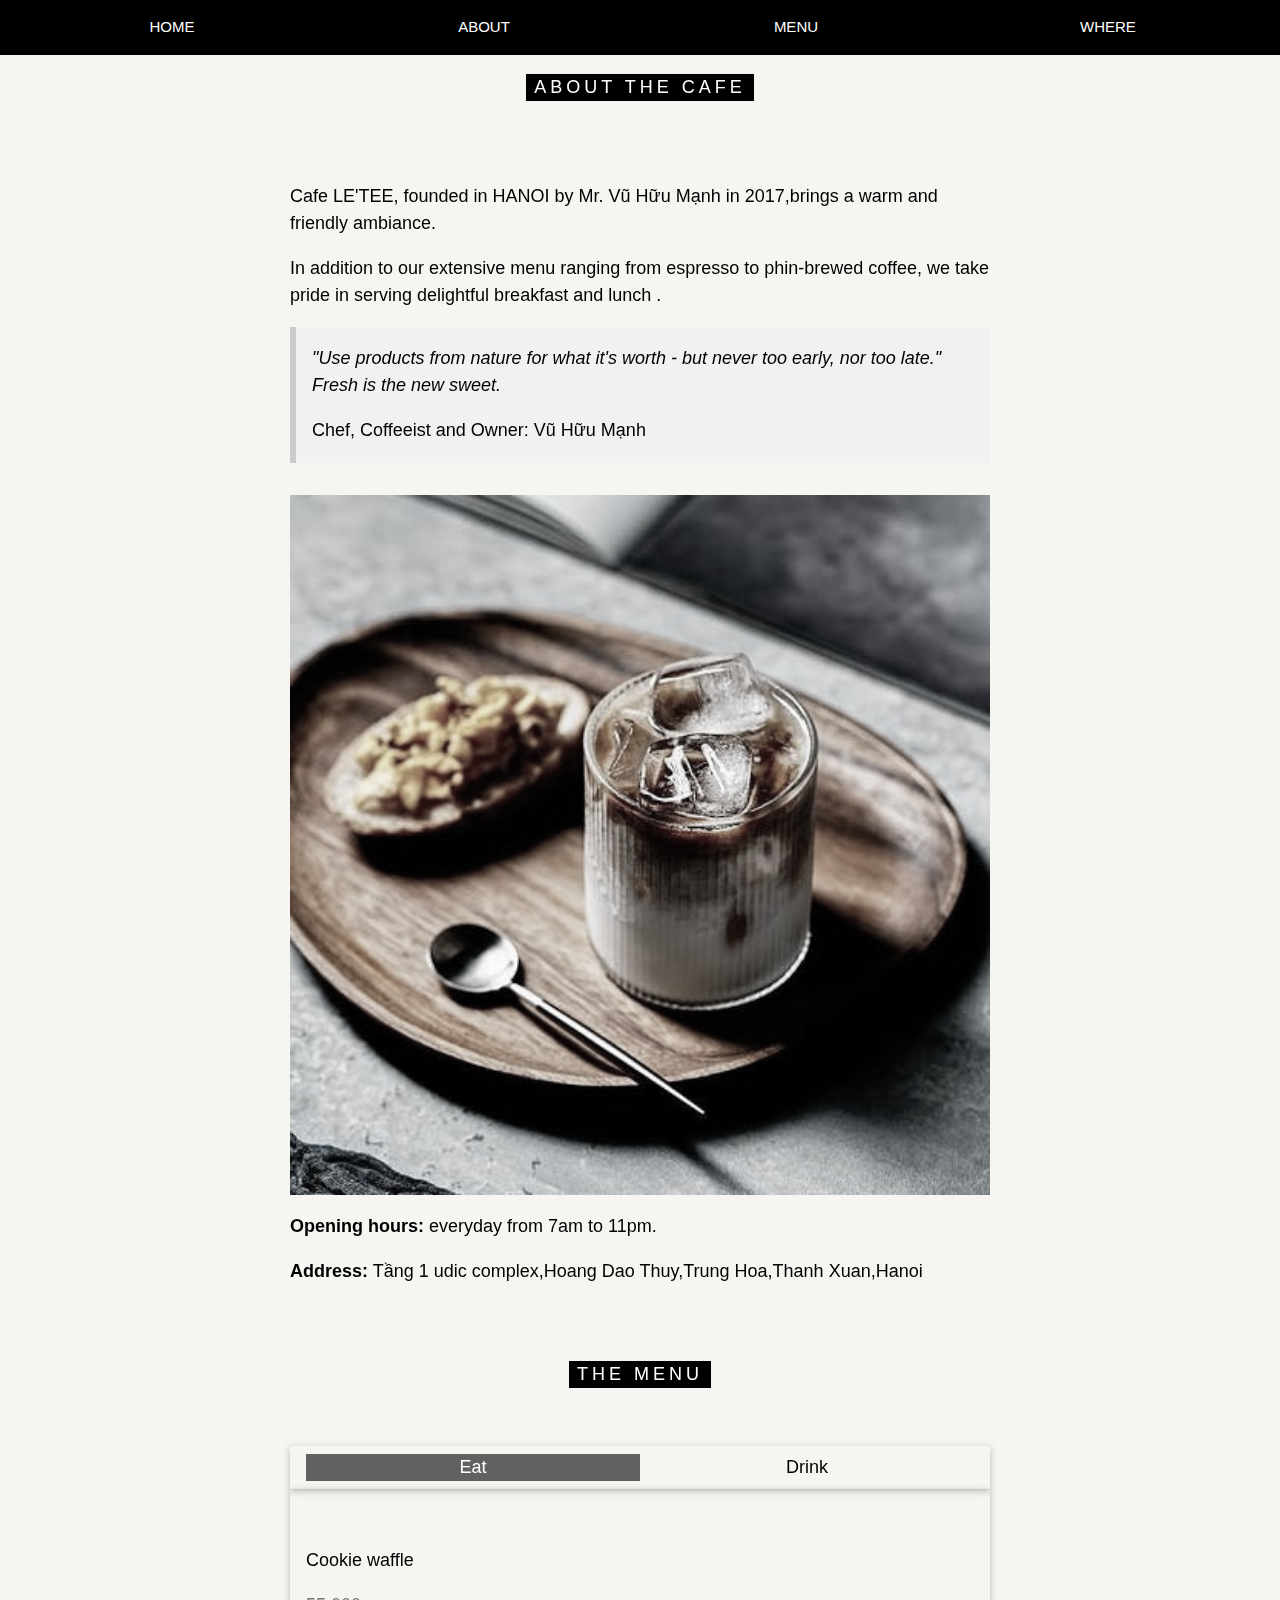
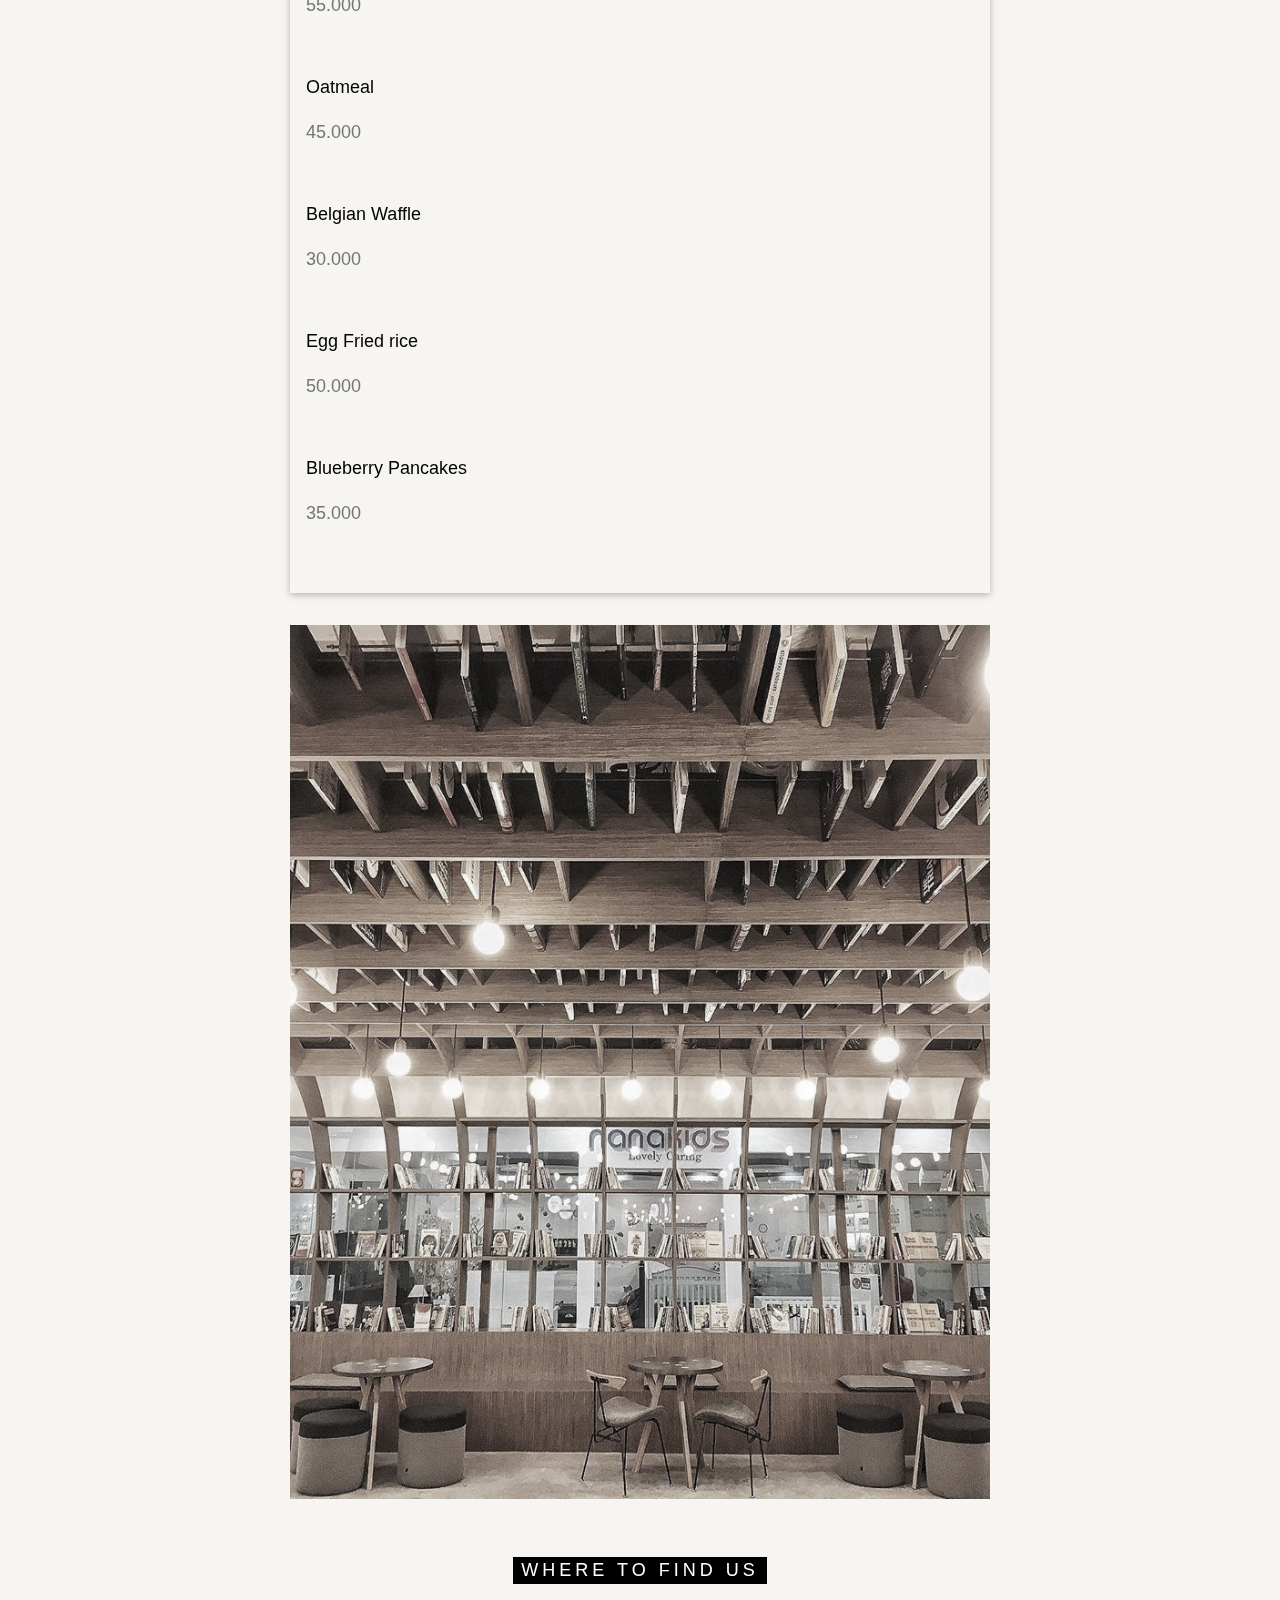
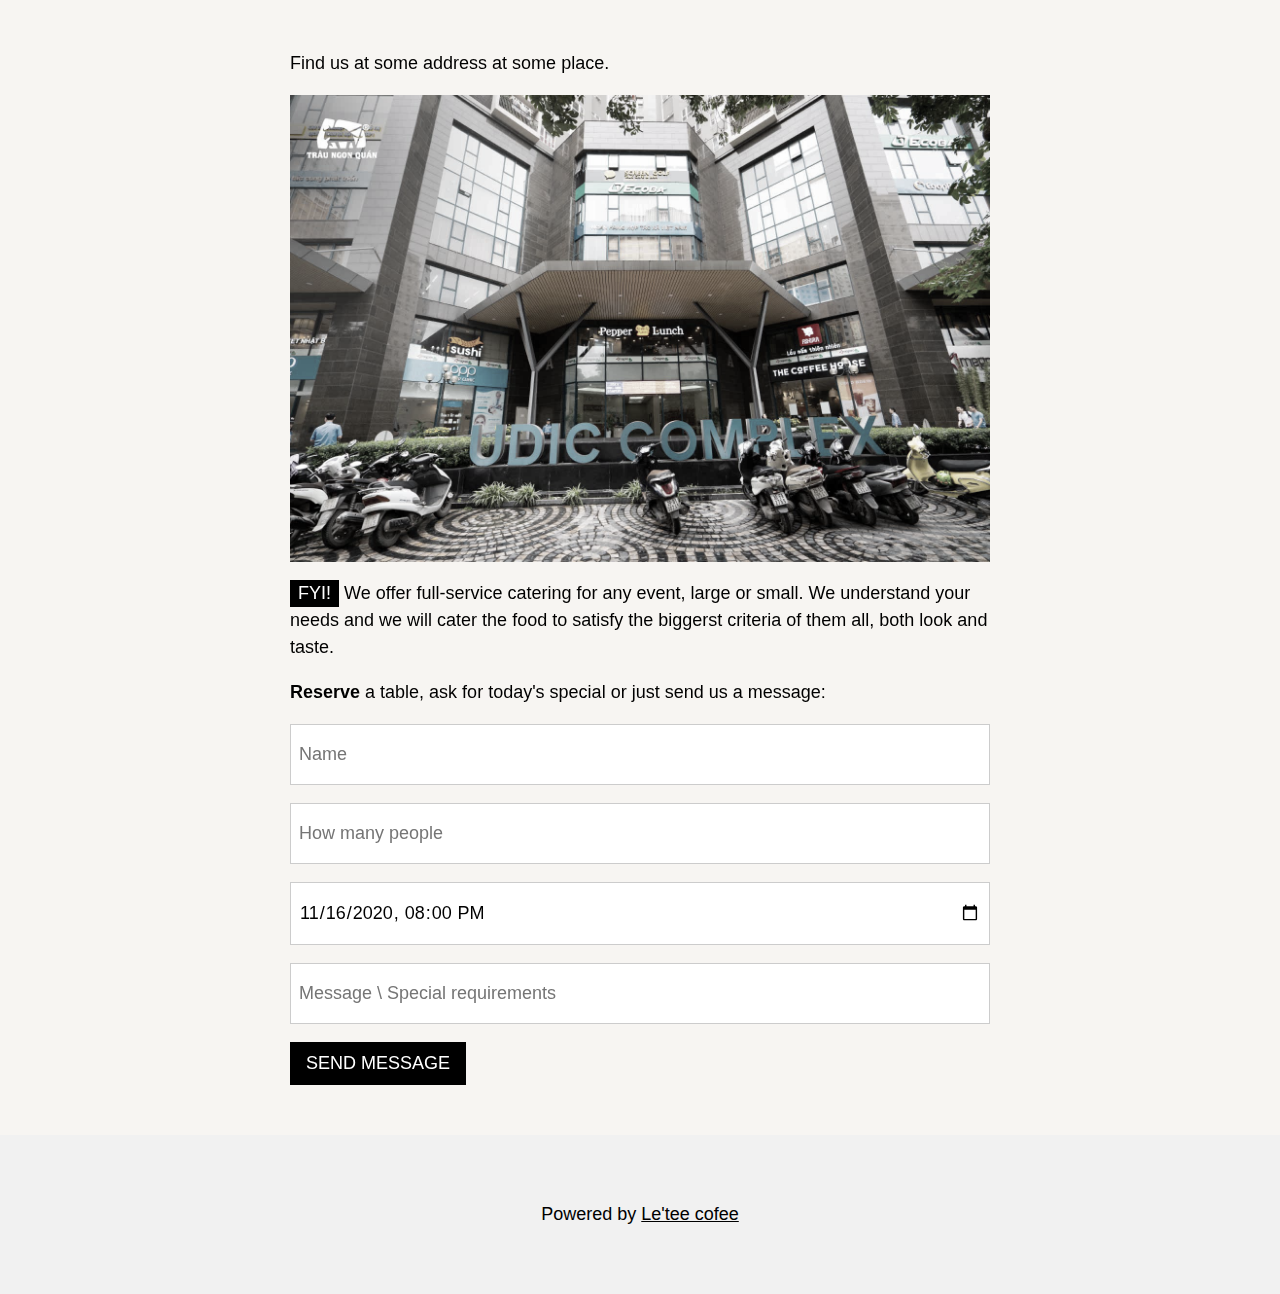
==== lab6/index.html @ 29690aa0 "capnhap11" ====
<!DOCTYPE html>
<html>
<head>
<title>LE'TEE COFFEE</title>
<meta charset="UTF-8">
<meta name="viewport" content="width=device-width, initial-scale=1">
<link rel="stylesheet" href="https://www.w3schools.com/w3css/4/w3.css">
<link rel="stylesheet" href="https://fonts.googleapis.com/css?family=Inconsolata">
<link rel="stylesheet" href="/css/styles.css"
</head>
<body>

<!-- Links (sit on top) -->
<div class="w3-top">
  <div class="w3-row w3-padding w3-black">
    <div class="w3-col s3">
      <a href="#" class="w3-button w3-block w3-black">HOME</a>
    </div>
    <div class="w3-col s3">
      <a href="#about" class="w3-button w3-block w3-black">ABOUT</a>
    </div>
    <div class="w3-col s3">
      <a href="#menu" class="w3-button w3-block w3-black">MENU</a>
    </div>
    <div class="w3-col s3">
      <a href="#where" class="w3-button w3-block w3-black">WHERE</a>
    </div>
  </div>
</div>

<!-- Header with image -->
<header class="bgimg w3-display-container w3-grayscale-min" id="home">
  <div class="w3-display-bottomleft w3-center w3-padding-large w3-hide-small">
    <span class="w3-tag">Open from 7am to 11pm</span>
  </div>
  <div class="w3-display-middle w3-center">
    <span class="w3-text-white" style="font-size:90px">LE'TEE<br>COFFEE</span>
  </div>
  <div class="w3-display-bottomright w3-center w3-padding-large">
    <span class="w3-text-white">Tầng 1 Udic Complex,Hoàng Đạo Thúy</span>
  </div>
</header>

<!-- Add a background color and large text to the whole page -->
<div class="w3-sand w3-grayscale w3-large">

<!-- About Container -->
<div class="w3-container" id="about">
  <div class="w3-content" style="max-width:700px">
    <h5 class="w3-center w3-padding-64"><span class="w3-tag w3-wide">ABOUT THE CAFE</span></h5>
    <p>Cafe LE'TEE, founded in HANOI by Mr. Vũ Hữu Mạnh in 2017,brings a warm and friendly ambiance.</p>
    <p>In addition to our extensive menu ranging from espresso to phin-brewed coffee, we take pride in serving delightful breakfast and lunch .</p>
    <div class="w3-panel w3-leftbar w3-light-grey">
      <p><i>"Use products from nature for what it's worth - but never too early, nor too late." Fresh is the new sweet.</i></p>
      <p>Chef, Coffeeist and Owner: Vũ Hữu Mạnh</p>
    </div>
    <img src="/images/Anhcafe.2.jpg" style="width:100%;max-width:1000px" class="w3-margin-top">
    <p><strong>Opening hours:</strong> everyday from 7am to 11pm.</p>
    <p><strong>Address:</strong> Tầng 1 udic complex,Hoang Dao Thuy,Trung Hoa,Thanh Xuan,Hanoi</p>
  </div>
</div>

<!-- Menu Container -->
<div class="w3-container" id="menu">
  <div class="w3-content" style="max-width:700px">
 
    <h5 class="w3-center w3-padding-48"><span class="w3-tag w3-wide">THE MENU</span></h5>
  
    <div class="w3-row w3-center w3-card w3-padding">
      <a href="javascript:void(0)" onclick="openMenu(event, 'Eat');" id="myLink">
        <div class="w3-col s6 tablink">Eat</div>
      </a>
      <a href="javascript:void(0)" onclick="openMenu(event, 'Drinks');">
        <div class="w3-col s6 tablink">Drink</div>
      </a>
    </div>

    <div id="Eat" class="w3-container menu w3-padding-48 w3-card">
      <h5>Cookie waffle</h5>
      <p class="w3-text-grey"> 55.000</p><br>
    
      <h5>Oatmeal</h5>
      <p class="w3-text-grey"> 45.000</p><br>
    
      <h5>Belgian Waffle</h5>
      <p class="w3-text-grey"> 30.000</p><br>
    
      <h5>Egg Fried rice</h5>
      <p class="w3-text-grey"> 50.000</p><br>
    
      <h5>Blueberry Pancakes</h5>
      <p class="w3-text-grey"> 35.000</p>
    </div>

    <div id="Drinks" class="w3-container menu w3-padding-48 w3-card">
      <h5>Brown Coffee</h5>
      <p class="w3-text-grey"> 35.000</p><br>
    
      <h5>Chocolover</h5>
      <p class="w3-text-grey"> 50.000</p><br>
    
      <h5>Cappuccino</h5>
      <p class="w3-text-grey"> 50.000</p><br>
    
      <h5>Latte</h5>
      <p class="w3-text-grey"> 55.000</p><br>
    
      <h5>Espresso</h5>
      <p class="w3-text-grey">45.000</p>
    </div>  
    <img src="/images/Anhcafe.4.jpg" style="width:100%;max-width:1000px;margin-top:32px;">
  </div>
</div>

<!-- Contact/Area Container -->
<div class="w3-container" id="where" style="padding-bottom:32px;">
  <div class="w3-content" style="max-width:700px">
    <h5 class="w3-center w3-padding-48"><span class="w3-tag w3-wide">WHERE TO FIND US</span></h5>
    <p>Find us at some address at some place.</p>
    <img src="/images/Anhcafe.5.jpg" class="w3-image" style="width:100%">
    <p><span class="w3-tag">FYI!</span> We offer full-service catering for any event, large or small. We understand your needs and we will cater the food to satisfy the biggerst criteria of them all, both look and taste.</p>
    <p><strong>Reserve</strong> a table, ask for today's special or just send us a message:</p>
    <form action="/action_page.php" target="_blank">
      <p><input class="w3-input w3-padding-16 w3-border" type="text" placeholder="Name" required name="Name"></p>
      <p><input class="w3-input w3-padding-16 w3-border" type="number" placeholder="How many people" required name="People"></p>
      <p><input class="w3-input w3-padding-16 w3-border" type="datetime-local" placeholder="Date and time" required name="date" value="2020-11-16T20:00"></p>
      <p><input class="w3-input w3-padding-16 w3-border" type="text" placeholder="Message \ Special requirements" required name="Message"></p>
      <p><button class="w3-button w3-black" type="submit">SEND MESSAGE</button></p>
    </form>
  </div>
</div>

<!-- End page content -->
</div>

<!-- Footer -->
<footer class="w3-center w3-light-grey w3-padding-48 w3-large">
  <p>Powered by <a href="https://www.w3schools.com/w3css/default.asp" title="W3.CSS" target="_blank" class="w3-hover-text-green">Le'tee cofee</a></p>
</footer>

<script>
// Tabbed Menu
function openMenu(evt, menuName) {
  var i, x, tablinks;
  x = document.getElementsByClassName("menu");
  for (i = 0; i < x.length; i++) {
    x[i].style.display = "none";
  }
  tablinks = document.getElementsByClassName("tablink");
  for (i = 0; i < x.length; i++) {
    tablinks[i].className = tablinks[i].className.replace(" w3-dark-grey", "");
  }
  document.getElementById(menuName).style.display = "block";
  evt.currentTarget.firstElementChild.className += " w3-dark-grey";
}
document.getElementById("myLink").click();
</script>

</body>
</html>
---- css/styles.css ----
html,body,h1,h2,h3,h4,h5,h6 {font-family: "Roboto", sans-serif}
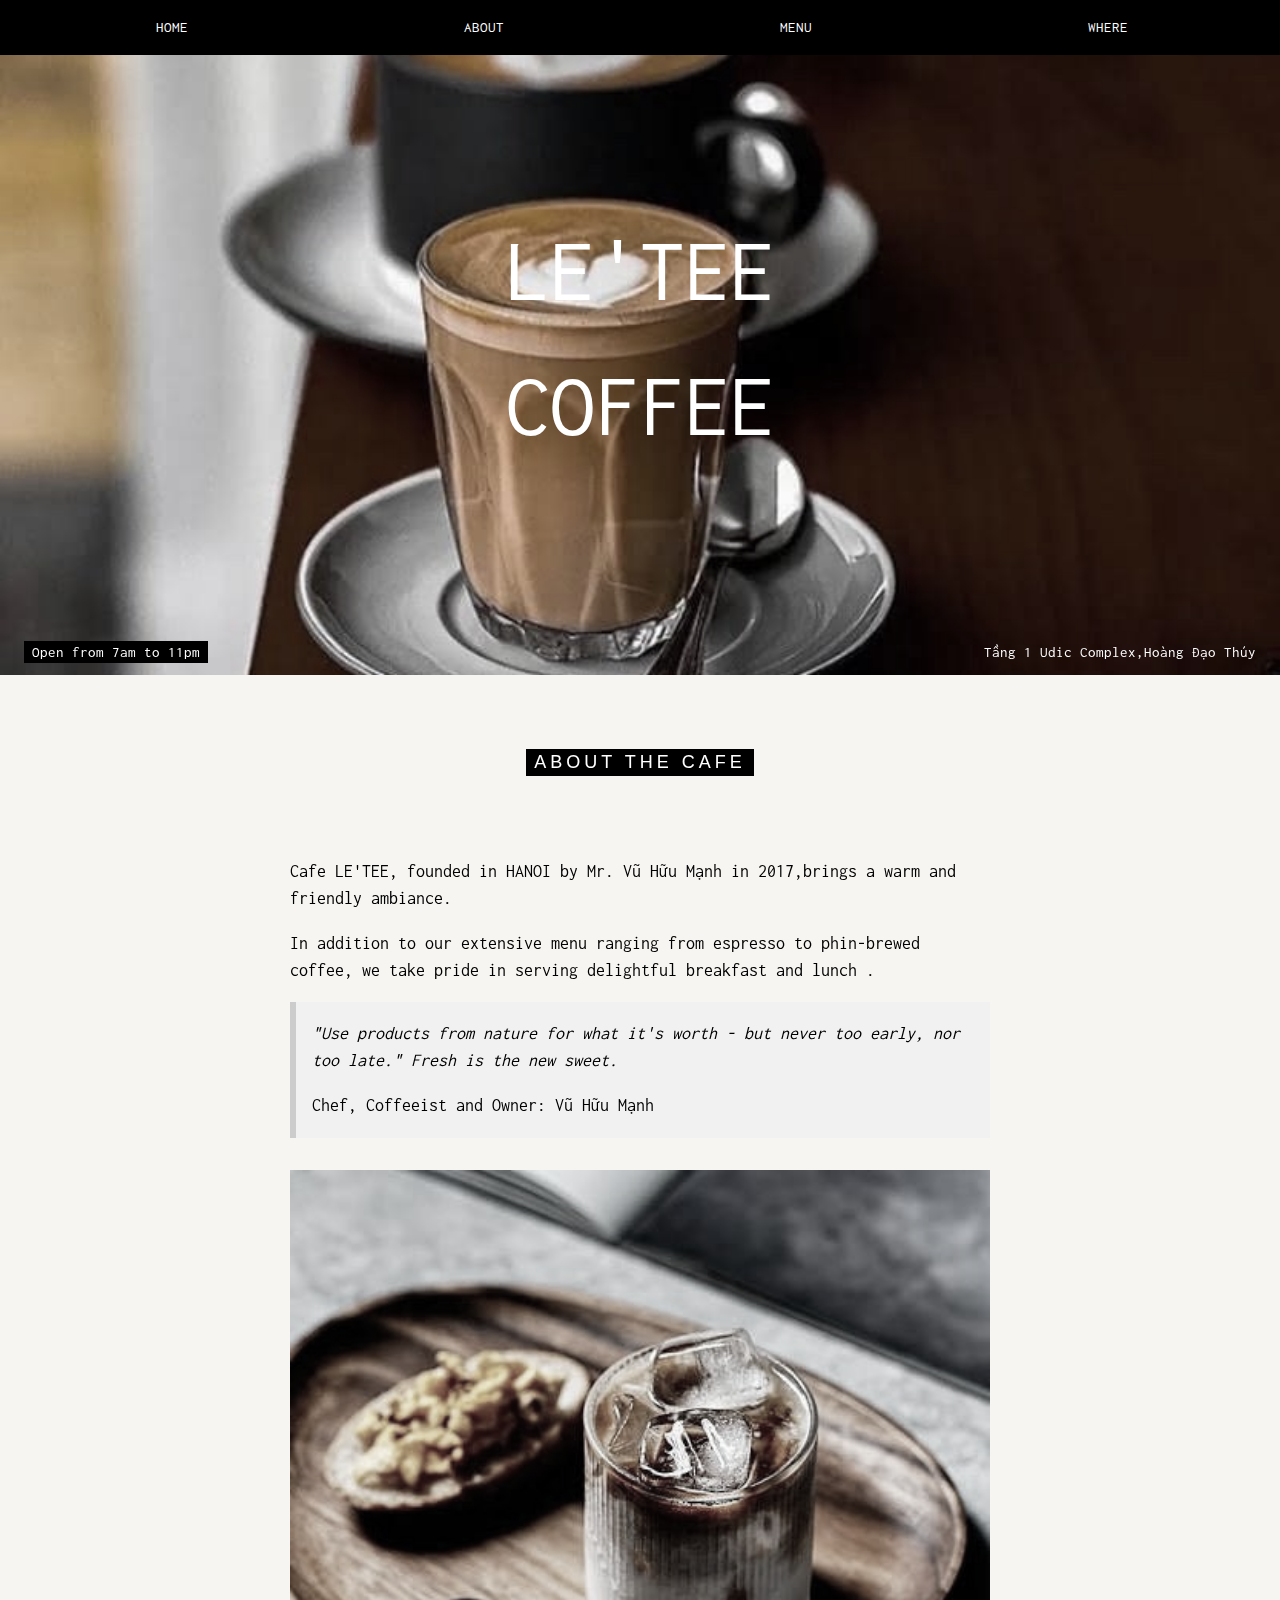
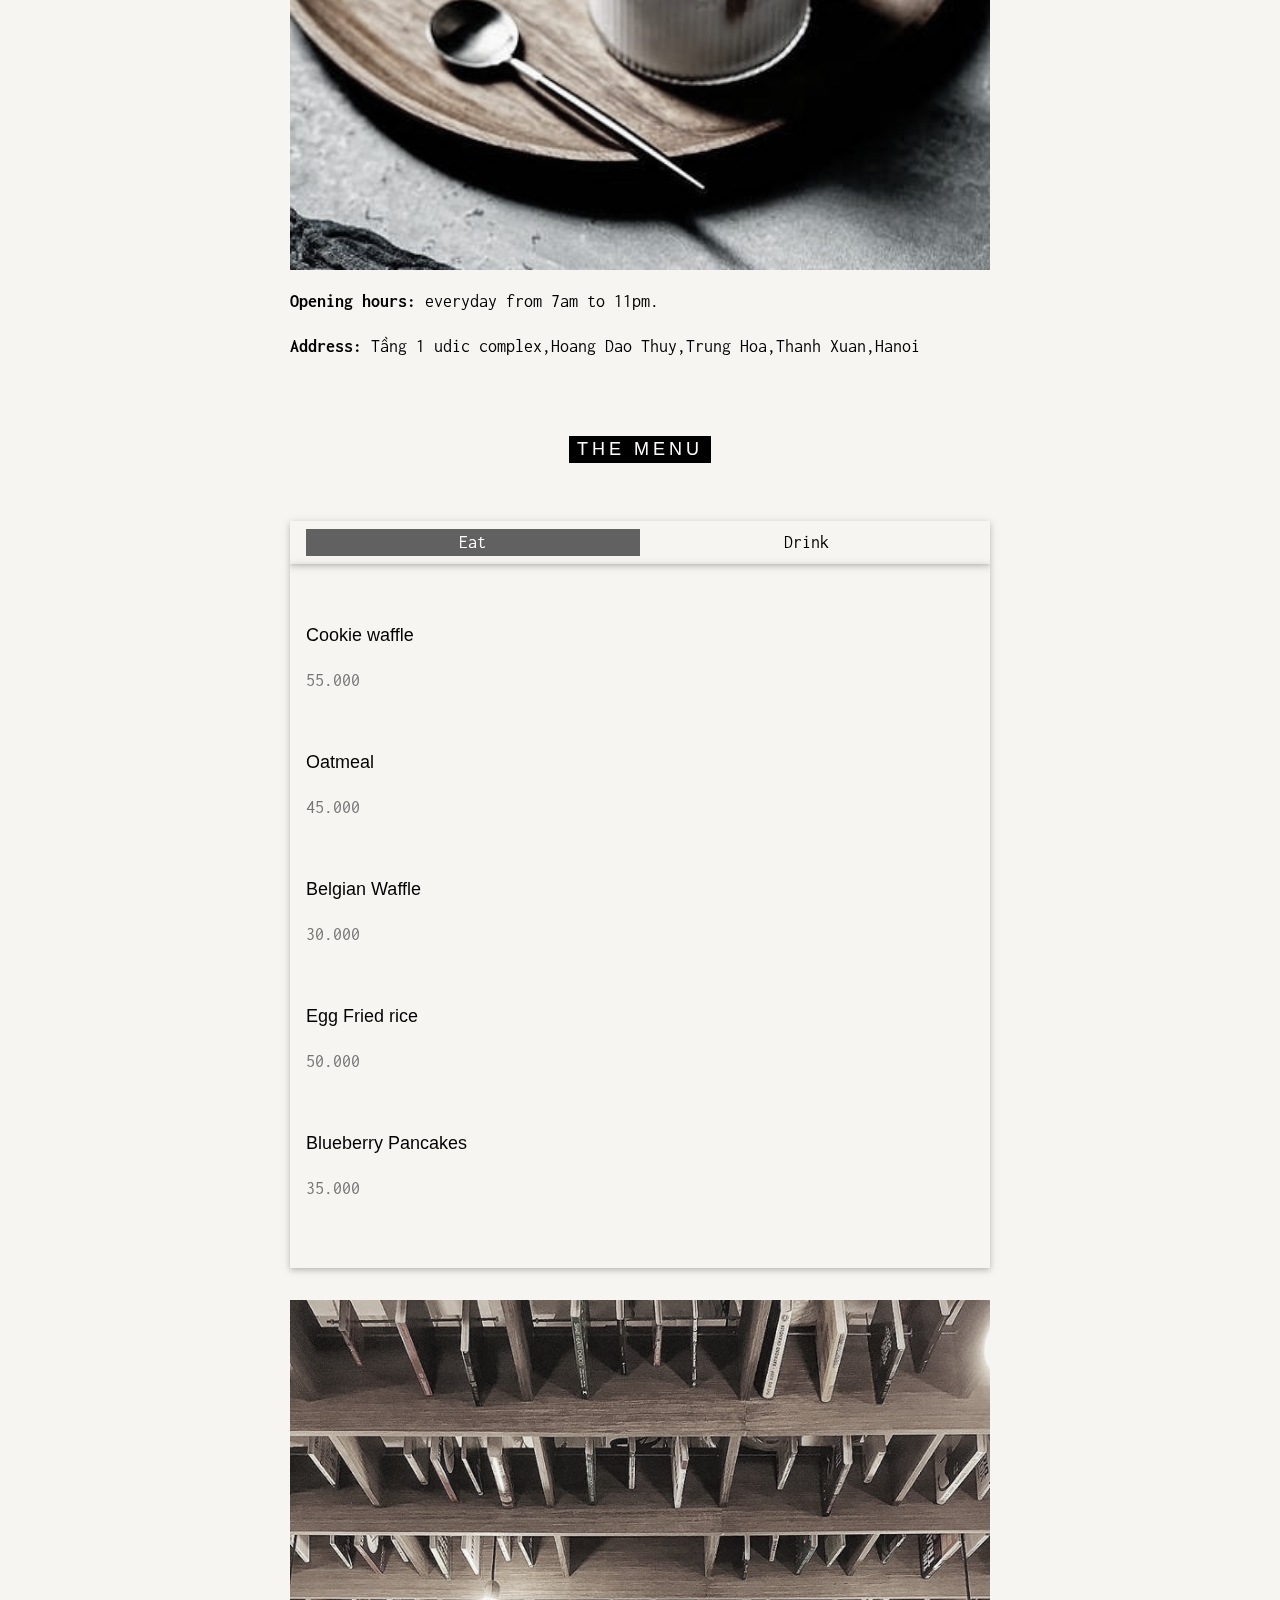
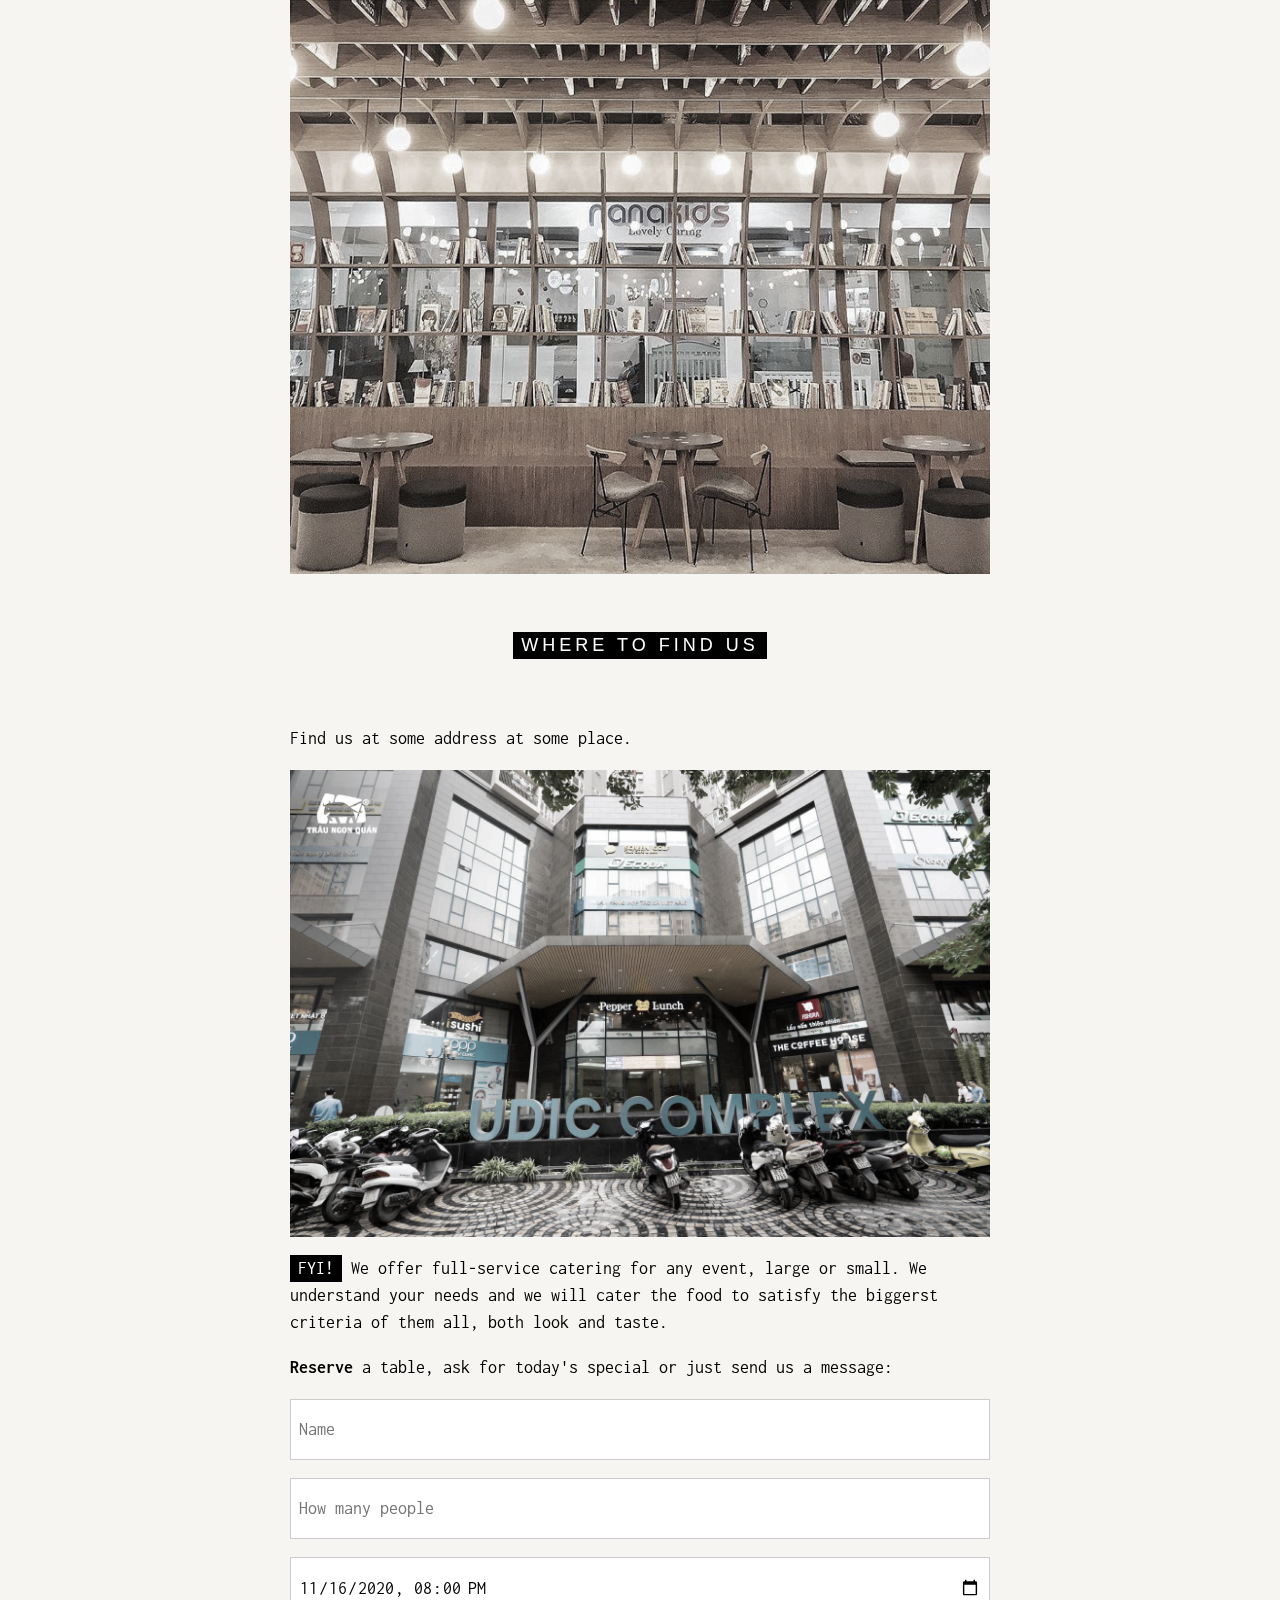
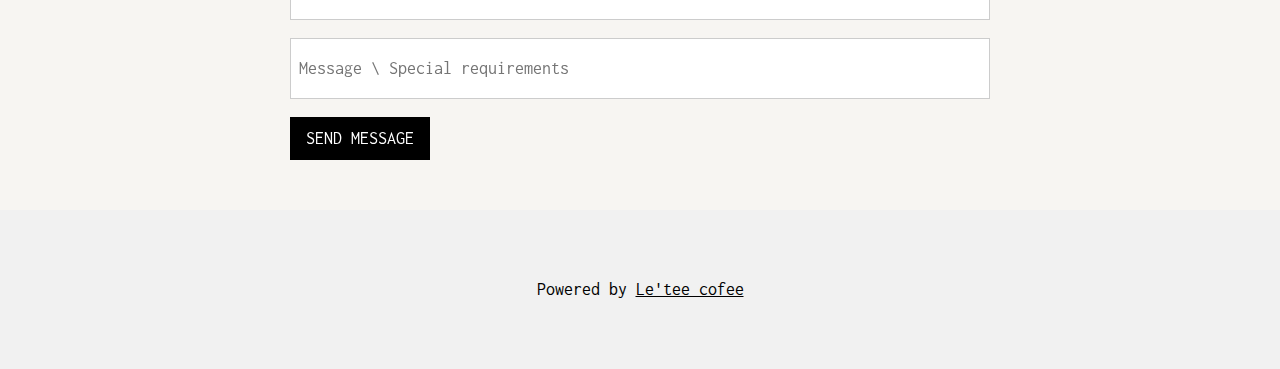
==== commit cbb58314: "capnhap12" ====
--- a/lab6/index.html
+++ b/lab6/index.html
@@ -6,7 +6,7 @@
 <meta name="viewport" content="width=device-width, initial-scale=1">
 <link rel="stylesheet" href="https://www.w3schools.com/w3css/4/w3.css">
 <link rel="stylesheet" href="https://fonts.googleapis.com/css?family=Inconsolata">
-<link rel="stylesheet" href="/css/styles.css"
+<link rel="stylesheet" href="/lab6/css/styles.css"
 </head>
 <body>
 
@@ -54,7 +54,7 @@
       <p><i>"Use products from nature for what it's worth - but never too early, nor too late." Fresh is the new sweet.</i></p>
       <p>Chef, Coffeeist and Owner: Vũ Hữu Mạnh</p>
     </div>
-    <img src="/images/Anhcafe.2.jpg" style="width:100%;max-width:1000px" class="w3-margin-top">
+    <img src="/lab6/images/Anhcafe.2.jpg" style="width:100%;max-width:1000px" class="w3-margin-top">
     <p><strong>Opening hours:</strong> everyday from 7am to 11pm.</p>
     <p><strong>Address:</strong> Tầng 1 udic complex,Hoang Dao Thuy,Trung Hoa,Thanh Xuan,Hanoi</p>
   </div>
@@ -108,7 +108,7 @@
       <h5>Espresso</h5>
       <p class="w3-text-grey">45.000</p>
     </div>  
-    <img src="/images/Anhcafe.4.jpg" style="width:100%;max-width:1000px;margin-top:32px;">
+    <img src="/lab6/images/Anhcafe.4.jpg" style="width:100%;max-width:1000px;margin-top:32px;">
   </div>
 </div>
 
@@ -117,7 +117,7 @@
   <div class="w3-content" style="max-width:700px">
     <h5 class="w3-center w3-padding-48"><span class="w3-tag w3-wide">WHERE TO FIND US</span></h5>
     <p>Find us at some address at some place.</p>
-    <img src="/images/Anhcafe.5.jpg" class="w3-image" style="width:100%">
+    <img src="/lab6/images/Anhcafe.5.jpg" class="w3-image" style="width:100%">
     <p><span class="w3-tag">FYI!</span> We offer full-service catering for any event, large or small. We understand your needs and we will cater the food to satisfy the biggerst criteria of them all, both look and taste.</p>
     <p><strong>Reserve</strong> a table, ask for today's special or just send us a message:</p>
     <form action="/action_page.php" target="_blank">
--- a/lab6/css/styles.css
+++ b/lab6/css/styles.css
@@ -0,0 +1,15 @@
+body, html {
+    height: 100%;
+    font-family: "Inconsolata", sans-serif;
+  }
+  
+  .bgimg {
+    background-position: center;
+    background-size: cover;
+    background-image: url("/lab6/images/Anhcafe.1.jpg");
+    min-height: 75%;
+  }
+  
+  .menu {
+    display: none;
+  }